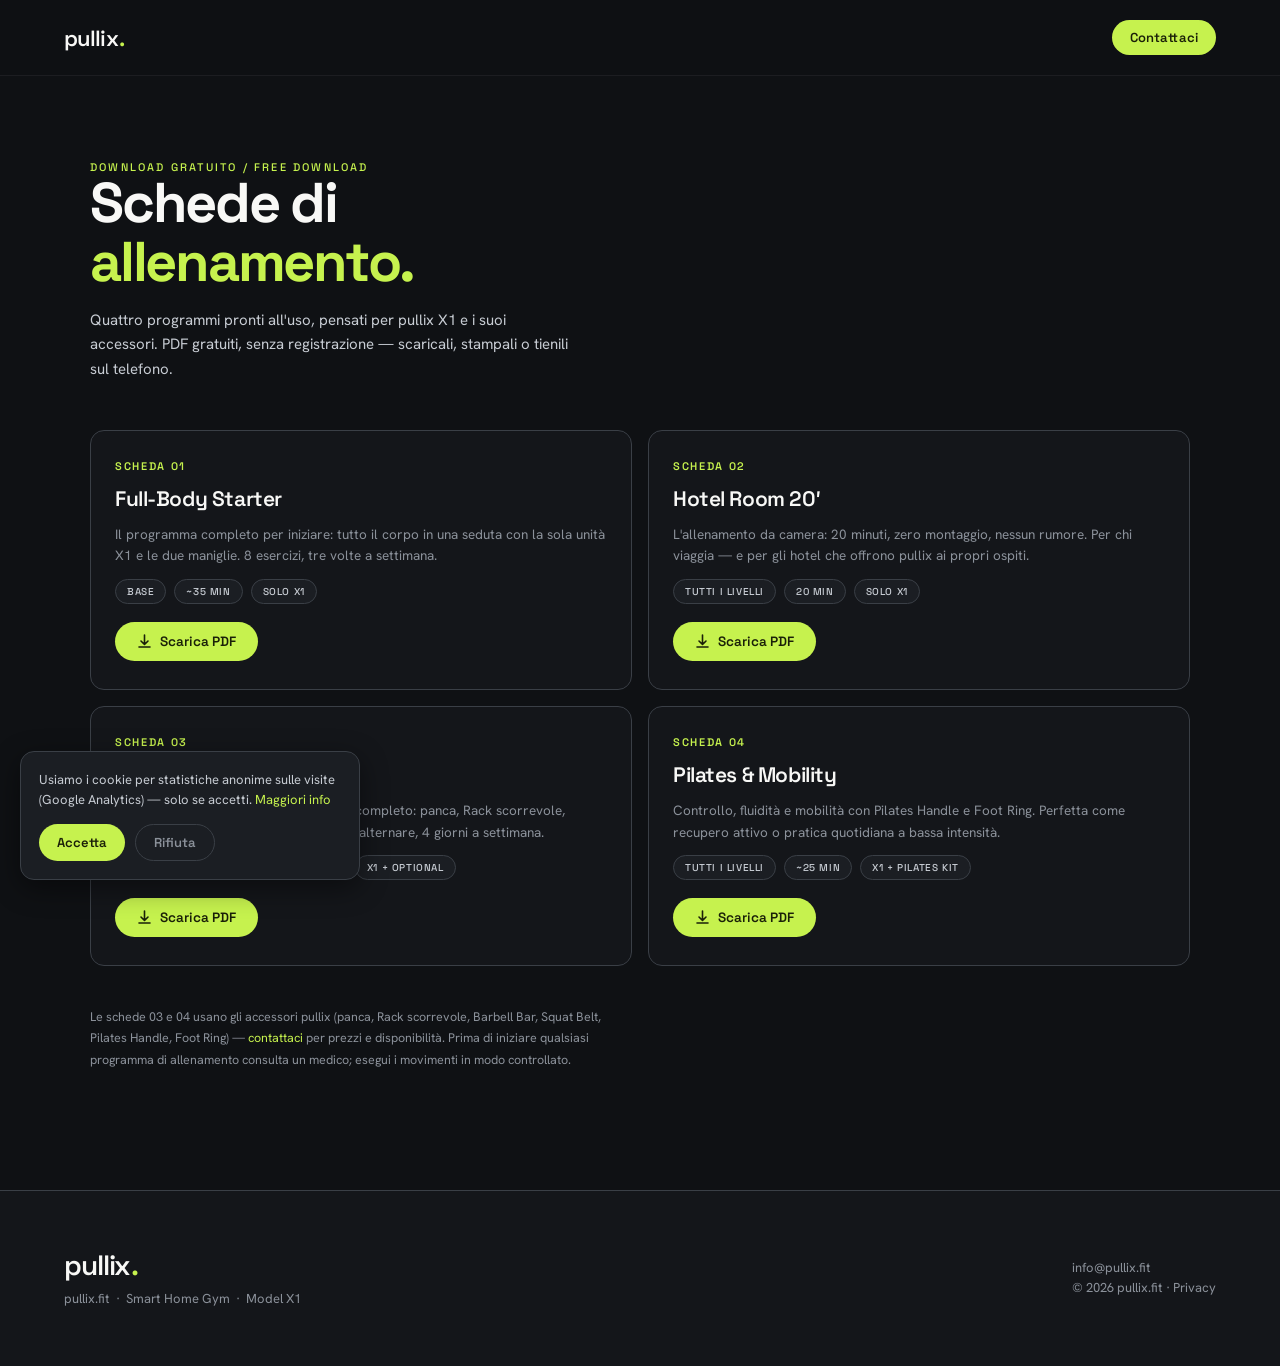
==== allenamenti/index.html @ ff3394f1 "Add free downloadable training program PDFs at /allenamenti/ Four branded A4 sheets: Full-Body Start" ====
<!DOCTYPE html>
<html lang="it">
<head>
  <meta charset="utf-8">
  <meta name="viewport" content="width=device-width, initial-scale=1">
  <meta name="description" content="Schede di allenamento gratuite per pullix X1: full-body, hotel room 20', forza con panca e rack, pilates. Scarica i PDF.">
  <title>Schede di allenamento — pullix.fit</title>
  <link rel="canonical" href="https://pullix.fit/allenamenti/">
  <link rel="icon" type="image/svg+xml" href="/favicon.svg">
  <link rel="apple-touch-icon" href="/apple-touch-icon.png">
  <meta name="theme-color" content="#0F1114">
  <meta property="og:type" content="website">
  <meta property="og:site_name" content="pullix.fit">
  <meta property="og:title" content="Schede di allenamento pullix X1 — download gratuito">
  <meta property="og:description" content="4 programmi pronti: full-body, hotel room 20', forza con panca e rack, pilates & mobility. PDF gratuiti.">
  <meta property="og:url" content="https://pullix.fit/allenamenti/">
  <meta property="og:image" content="https://pullix.fit/og-image.jpg?v=1">
  <link rel="preconnect" href="https://fonts.googleapis.com">
  <link rel="preconnect" href="https://fonts.gstatic.com" crossorigin>
  <link href="https://fonts.googleapis.com/css2?family=Space+Grotesk:wght@400;500;600;700&family=Hanken+Grotesk:wght@400;500;600&display=swap" rel="stylesheet">
  <link rel="stylesheet" href="/styles.css">
  <style>
    .wk { background: var(--dark); padding: 130px 24px 80px; min-height: 100vh; }
    .wk-inner { max-width: 1100px; margin: 0 auto; }
    .wk h1 {
      font-family: var(--d); font-weight: 700;
      font-size: clamp(34px, 7vw, 56px); letter-spacing: -0.04em;
      line-height: 1.05; margin-bottom: 16px;
    }
    .wk h1 em { font-style: normal; color: var(--volt); }
    .wk-sub { font-size: 15px; line-height: 1.65; color: var(--light); max-width: 60ch; margin-bottom: 48px; }
    .wk-grid { display: grid; grid-template-columns: 1fr; gap: 16px; }
    .wk-card {
      border: 1px solid var(--mid); border-radius: 14px; padding: 28px 24px;
      background: var(--dark2);
      display: flex; flex-direction: column; gap: 12px;
      transition: border-color .15s, transform .15s;
    }
    .wk-card:hover { border-color: var(--volt); transform: translateY(-2px); }
    .wk-num {
      font-family: var(--d); font-size: 11px; font-weight: 600; letter-spacing: 0.15em;
      color: var(--volt); text-transform: uppercase;
    }
    .wk-card h2 { font-family: var(--d); font-weight: 600; font-size: 21px; letter-spacing: -0.02em; }
    .wk-card p { font-size: 13.5px; line-height: 1.6; color: var(--gray); flex: 1; }
    .wk-meta { display: flex; gap: 8px; flex-wrap: wrap; }
    .wk-tag {
      font-family: var(--d); font-size: 10px; font-weight: 500; letter-spacing: 0.06em;
      text-transform: uppercase; color: var(--light);
      background: var(--dark3); border: 1px solid var(--mid); border-radius: 100px; padding: 5px 11px;
    }
    .wk-dl {
      display: inline-flex; align-items: center; gap: 8px; align-self: flex-start;
      background: var(--volt); color: var(--volt-dark);
      font-family: var(--d); font-weight: 600; font-size: 13.5px;
      padding: 11px 22px; border-radius: 100px; text-decoration: none;
      transition: opacity .15s; margin-top: 6px;
    }
    .wk-dl:hover { opacity: .85; }
    .wk-note { margin-top: 40px; font-size: 12.5px; line-height: 1.7; color: var(--gray); max-width: 75ch; }
    .wk-note a { color: var(--volt); text-decoration: none; }
    @media (min-width: 768px) {
      .wk { padding: 150px 48px 100px; }
      .wk-grid { grid-template-columns: 1fr 1fr; }
    }
    @media (min-width: 1024px) { .wk { padding: 160px 64px 120px; } }
  </style>
</head>
<body>

  <nav>
    <a class="logo" href="/">pullix<span>.</span></a>
    <div class="nav-right">
      <a class="nav-cta" href="/#contact">Contattaci</a>
    </div>
  </nav>

  <main class="wk">
    <div class="wk-inner">
      <p class="tag">Download gratuito / Free download</p>
      <h1>Schede di<br><em>allenamento.</em></h1>
      <p class="wk-sub">Quattro programmi pronti all'uso, pensati per pullix X1 e i suoi accessori. PDF gratuiti, senza registrazione — scaricali, stampali o tienili sul telefono.</p>

      <div class="wk-grid">
        <div class="wk-card">
          <span class="wk-num">Scheda 01</span>
          <h2>Full-Body Starter</h2>
          <p>Il programma completo per iniziare: tutto il corpo in una seduta con la sola unità X1 e le due maniglie. 8 esercizi, tre volte a settimana.</p>
          <div class="wk-meta">
            <span class="wk-tag">Base</span><span class="wk-tag">~35 min</span><span class="wk-tag">Solo X1</span>
          </div>
          <a class="wk-dl" href="/allenamenti/pullix-full-body-starter.pdf" download>
            <svg width="15" height="15" fill="none" viewBox="0 0 15 15"><path d="M7.5 1v9M4 7l3.5 3.5L11 7M2 13h11" stroke="currentColor" stroke-width="1.6" stroke-linecap="round" stroke-linejoin="round"/></svg>
            Scarica PDF
          </a>
        </div>

        <div class="wk-card">
          <span class="wk-num">Scheda 02</span>
          <h2>Hotel Room 20′</h2>
          <p>L'allenamento da camera: 20 minuti, zero montaggio, nessun rumore. Per chi viaggia — e per gli hotel che offrono pullix ai propri ospiti.</p>
          <div class="wk-meta">
            <span class="wk-tag">Tutti i livelli</span><span class="wk-tag">20 min</span><span class="wk-tag">Solo X1</span>
          </div>
          <a class="wk-dl" href="/allenamenti/pullix-hotel-room-20.pdf" download>
            <svg width="15" height="15" fill="none" viewBox="0 0 15 15"><path d="M7.5 1v9M4 7l3.5 3.5L11 7M2 13h11" stroke="currentColor" stroke-width="1.6" stroke-linecap="round" stroke-linejoin="round"/></svg>
            Scarica PDF
          </a>
        </div>

        <div class="wk-card">
          <span class="wk-num">Scheda 03</span>
          <h2>Strength Pro</h2>
          <p>Il programma di forza con l'ecosistema completo: panca, Rack scorrevole, Barbell Bar e Squat Belt. Due sedute da alternare, 4 giorni a settimana.</p>
          <div class="wk-meta">
            <span class="wk-tag">Intermedio / Avanzato</span><span class="wk-tag">~45 min</span><span class="wk-tag">X1 + optional</span>
          </div>
          <a class="wk-dl" href="/allenamenti/pullix-strength-pro.pdf" download>
            <svg width="15" height="15" fill="none" viewBox="0 0 15 15"><path d="M7.5 1v9M4 7l3.5 3.5L11 7M2 13h11" stroke="currentColor" stroke-width="1.6" stroke-linecap="round" stroke-linejoin="round"/></svg>
            Scarica PDF
          </a>
        </div>

        <div class="wk-card">
          <span class="wk-num">Scheda 04</span>
          <h2>Pilates &amp; Mobility</h2>
          <p>Controllo, fluidità e mobilità con Pilates Handle e Foot Ring. Perfetta come recupero attivo o pratica quotidiana a bassa intensità.</p>
          <div class="wk-meta">
            <span class="wk-tag">Tutti i livelli</span><span class="wk-tag">~25 min</span><span class="wk-tag">X1 + Pilates kit</span>
          </div>
          <a class="wk-dl" href="/allenamenti/pullix-pilates-mobility.pdf" download>
            <svg width="15" height="15" fill="none" viewBox="0 0 15 15"><path d="M7.5 1v9M4 7l3.5 3.5L11 7M2 13h11" stroke="currentColor" stroke-width="1.6" stroke-linecap="round" stroke-linejoin="round"/></svg>
            Scarica PDF
          </a>
        </div>
      </div>

      <p class="wk-note">Le schede 03 e 04 usano gli accessori pullix (panca, Rack scorrevole, Barbell Bar, Squat Belt, Pilates Handle, Foot Ring) — <a href="/#contact">contattaci</a> per prezzi e disponibilità. Prima di iniziare qualsiasi programma di allenamento consulta un medico; esegui i movimenti in modo controllato.</p>
    </div>
  </main>

  <!-- FOOTER -->
  <footer>
    <div>
      <div class="footer-logo">pullix<span>.</span></div>
      <p style="margin-top:6px;">pullix.fit &nbsp;·&nbsp; Smart Home Gym &nbsp;·&nbsp; Model X1</p>
    </div>
    <p><a href="mailto:info@pullix.fit">info@pullix.fit</a><br>© 2026 pullix.fit · <a href="/privacy/">Privacy</a></p>
  </footer>

  <script src="/site.js" defer></script>

</body>
</html>
---- styles.css ----
*, *::before, *::after { box-sizing: border-box; margin: 0; padding: 0; }

:root {
  --dark:  #0F1114;
  --dark2: #14161A;
  --dark3: #1B1E23;
  --mid:   #3A3F46;
  --gray:  #8B919A;
  --light: #C7CCD3;
  --mist:  #F1F0EC;
  --white: #F8F8F6;
  --volt:  #C6F24E;
  --volt-dark: #1A2008;
  --d: 'Space Grotesk', sans-serif;
  --b: 'Hanken Grotesk', sans-serif;
}

html { scroll-behavior: smooth; scroll-padding-top: 76px; }
body { font-family: var(--b); background: var(--dark); color: var(--white); overflow-x: hidden; }
::selection { background: var(--volt); color: var(--volt-dark); }

a:focus-visible, button:focus-visible, video:focus-visible {
  outline: 2px solid var(--volt); outline-offset: 3px; border-radius: 4px;
}

/* ── REVEAL ON SCROLL ── */
.reveal { opacity: 0; transform: translateY(20px); transition: opacity .7s ease, transform .7s ease; }
.reveal.in { opacity: 1; transform: none; }

@media (prefers-reduced-motion: reduce) {
  html { scroll-behavior: auto; }
  .reveal { opacity: 1; transform: none; transition: none; }
  .ph img, .machine { transition: none; }
}

/* ── NAV ── */
nav {
  position: fixed; top: 0; left: 0; right: 0; z-index: 100;
  display: flex; align-items: center; justify-content: space-between;
  padding: 18px 24px;
  background: rgba(15,17,20,0.88);
  backdrop-filter: blur(16px);
  border-bottom: 1px solid rgba(255,255,255,0.06);
}

.logo {
  font-family: var(--d); font-weight: 600; font-size: 22px;
  letter-spacing: -0.04em; color: var(--white); text-decoration: none;
  display: flex; align-items: baseline; gap: 1px;
}
.logo span { color: var(--volt); }

.nav-links { display: none; }

.nav-cta {
  background: var(--volt); color: var(--volt-dark);
  font-family: var(--d); font-weight: 600; font-size: 13px;
  letter-spacing: 0.01em; padding: 9px 18px; border-radius: 100px;
  text-decoration: none; white-space: nowrap;
  transition: opacity .15s;
}
.nav-cta:hover { opacity: .85; }

/* ── HERO (split: testo + foto) ── */
.hero {
  display: flex; flex-direction: column;
  background: var(--dark);
}

.hero-content {
  order: 1; position: relative; z-index: 1;
  padding: 104px 24px 44px;
  display: flex; flex-direction: column;
}

.hero-media {
  order: 2; position: relative;
  height: 56vh; min-height: 320px;
  background: var(--dark3); overflow: hidden;
}
.hero-media img {
  width: 100%; height: 100%; object-fit: cover; object-position: 50% 50%;
  display: block;
}
/* sfumatura morbida sul bordo tra testo e foto (mobile: in alto) */
.hero-media::before {
  content: ''; position: absolute; inset: 0; pointer-events: none;
  background: linear-gradient(to bottom, rgba(15,17,20,.6) 0%, rgba(15,17,20,0) 18%);
}

.hero-badge {
  display: inline-flex; align-items: center; gap: 8px;
  border: 1px solid rgba(255,255,255,.2); border-radius: 100px;
  padding: 6px 14px; font-size: 12px; letter-spacing: 0.1em;
  text-transform: uppercase; color: var(--light); margin-bottom: 24px;
}
.hero-badge-dot { width: 5px; height: 5px; border-radius: 50%; background: var(--volt); }

.hero-h1 {
  font-family: var(--d); font-weight: 700;
  font-size: clamp(44px, 12vw, 80px);
  line-height: 1; letter-spacing: -0.04em;
  color: var(--white); margin-bottom: 8px;
}

.hero-h1-en {
  font-family: var(--d); font-weight: 400;
  font-size: clamp(18px, 4.5vw, 28px);
  letter-spacing: -0.02em; color: rgba(248,248,246,.55);
  margin-bottom: 24px; line-height: 1.2;
}

.hero-sub {
  font-size: 15px; line-height: 1.6; color: var(--light);
  max-width: 38ch; margin-bottom: 36px;
}

.hero-actions { display: flex; align-items: center; gap: 16px; flex-wrap: wrap; }

.btn-primary {
  background: var(--volt); color: var(--volt-dark);
  font-family: var(--d); font-weight: 600; font-size: 15px;
  padding: 14px 28px; border-radius: 100px;
  text-decoration: none; display: inline-flex; align-items: center; gap: 8px;
  transition: opacity .15s;
}
.btn-primary:hover { opacity: .88; }

.btn-ghost {
  color: var(--light); font-size: 14px; text-decoration: none;
  display: inline-flex; align-items: center; gap: 6px;
  border-bottom: 1px solid rgba(255,255,255,.2); padding-bottom: 2px;
  transition: color .15s, border-color .15s;
}
.btn-ghost:hover { color: var(--white); border-color: rgba(255,255,255,.5); }

/* ── PRODUCT INTRO ── */
.intro {
  background: var(--dark2); padding: 80px 24px;
}

.intro-inner {
  max-width: 720px; margin: 0 auto;
  display: flex; flex-direction: column; gap: 48px;
}

.tag {
  font-family: var(--d); font-size: 11px; font-weight: 500;
  letter-spacing: 0.2em; text-transform: uppercase; color: var(--volt);
}

.intro-text h2 {
  font-family: var(--d); font-weight: 600;
  font-size: clamp(28px, 6vw, 42px); letter-spacing: -0.03em;
  line-height: 1.1; margin: 12px 0 20px;
}

.intro-text h2 em { font-style: normal; color: rgba(248,248,246,.4); }

.intro-text p {
  font-size: 16px; line-height: 1.7; color: var(--light); max-width: 54ch;
}

.specs-row {
  display: grid; grid-template-columns: repeat(3,1fr); gap: 1px;
  background: var(--mid); border-radius: 12px; overflow: hidden;
}

.spec-cell {
  background: var(--dark3); padding: 24px 20px;
  display: flex; flex-direction: column; gap: 4px;
}

.spec-val {
  font-family: var(--d); font-weight: 600;
  font-size: clamp(22px, 5vw, 30px); letter-spacing: -0.03em;
  color: var(--white);
}

.spec-key {
  font-size: 11px; letter-spacing: 0.1em; text-transform: uppercase;
  color: var(--gray);
}

/* ── FEATURES ── */
.features { background: var(--mist); color: var(--dark2); padding: 80px 24px; }

.features-inner { max-width: 720px; margin: 0 auto; }

.section-label {
  font-family: var(--d); font-size: 11px; font-weight: 500;
  letter-spacing: 0.2em; text-transform: uppercase; color: #9A9388;
  margin-bottom: 12px;
}

.features h2 {
  font-family: var(--d); font-weight: 600;
  font-size: clamp(26px, 5vw, 38px); letter-spacing: -0.03em;
  line-height: 1.1; margin-bottom: 48px;
}

.features-grid {
  display: grid; grid-template-columns: 1fr 1fr; gap: 16px;
}

.feat {
  background: #FBFAF8; border: 1px solid #E2DFD7; border-radius: 12px;
  padding: 28px 24px;
}

.feat-icon {
  width: 36px; height: 36px; margin-bottom: 16px;
}

.feat h3 {
  font-family: var(--d); font-weight: 600; font-size: 16px;
  letter-spacing: -0.02em; margin-bottom: 8px; color: var(--dark2);
}

.feat p { font-size: 13.5px; line-height: 1.6; color: #6B655C; }

/* ── FOR WHO ── */
.forwho { background: var(--dark); padding: 80px 24px; }

.forwho-inner { max-width: 720px; margin: 0 auto; }

.forwho h2 {
  font-family: var(--d); font-weight: 600;
  font-size: clamp(26px, 5vw, 38px); letter-spacing: -0.03em;
  line-height: 1.1; margin-bottom: 48px;
}

.forwho h2 em { font-style: normal; color: var(--volt); }

.audience-grid {
  display: flex; flex-direction: column; gap: 16px;
}

.audience-card {
  border: 1px solid var(--mid); border-radius: 12px;
  padding: 28px 24px;
  display: flex; flex-direction: column; gap: 10px;
}

.audience-card h3 {
  font-family: var(--d); font-weight: 600; font-size: 18px;
  letter-spacing: -0.02em; color: var(--white);
  display: flex; align-items: center; gap: 10px;
}

.audience-card h3 span {
  font-size: 13px; font-weight: 400; letter-spacing: 0.1em;
  text-transform: uppercase; color: var(--volt);
}

.audience-card p { font-size: 14px; line-height: 1.65; color: var(--gray); }

/* ── TECH SPECS ── */
.techspecs { background: var(--dark2); padding: 80px 24px; }

.techspecs-inner { max-width: 720px; margin: 0 auto; }

.techspecs h2 {
  font-family: var(--d); font-weight: 600;
  font-size: clamp(26px, 5vw, 38px); letter-spacing: -0.03em;
  margin-bottom: 40px;
}

.specs-table { width: 100%; border-collapse: collapse; }

.specs-table tr { border-bottom: 1px solid var(--mid); }
.specs-table tr:last-child { border-bottom: none; }

.specs-table td {
  padding: 16px 0; font-size: 15px; vertical-align: top;
}

.specs-table td:first-child {
  color: var(--gray); width: 45%; font-size: 13px;
  letter-spacing: 0.02em; padding-right: 16px;
}

.specs-table td:last-child { color: var(--white); font-weight: 500; }

/* ── CTA ── */
.cta-section {
  background: var(--volt); color: var(--volt-dark);
  padding: 80px 24px; text-align: center;
}

.cta-section h2 {
  font-family: var(--d); font-weight: 700;
  font-size: clamp(32px, 8vw, 56px); letter-spacing: -0.04em;
  line-height: 1; margin-bottom: 12px;
}

.cta-section h2 em {
  font-style: normal; opacity: .45;
}

.cta-sub {
  font-size: 15px; line-height: 1.6; opacity: .7;
  max-width: 36ch; margin: 0 auto 36px;
}

.btn-dark {
  display: inline-flex; align-items: center; gap: 10px;
  background: var(--volt-dark); color: var(--volt);
  font-family: var(--d); font-weight: 600; font-size: 16px;
  padding: 16px 32px; border-radius: 100px;
  text-decoration: none; transition: opacity .15s;
}
.btn-dark:hover { opacity: .85; }

.cta-note {
  margin-top: 20px; font-size: 13px; opacity: .5;
}

/* ── FOOTER ── */
footer {
  background: var(--dark2); padding: 40px 24px;
  border-top: 1px solid var(--mid);
  display: flex; flex-direction: column; gap: 20px;
  align-items: center; text-align: center;
}

.footer-logo {
  font-family: var(--d); font-weight: 600; font-size: 28px;
  letter-spacing: -0.04em; color: var(--white);
  display: flex; align-items: baseline; gap: 1px;
}
.footer-logo span { color: var(--volt); }

footer p { font-size: 13px; color: var(--gray); line-height: 1.6; }
footer a { color: var(--gray); text-decoration: none; }
footer a:hover { color: var(--white); }

/* ── VIDEO ── */
.video-sec { background: var(--dark); padding: 80px 24px; }
.video-inner { max-width: 1100px; margin: 0 auto; }
.video-sec h2 {
  font-family: var(--d); font-weight: 600;
  font-size: clamp(26px, 5vw, 38px); letter-spacing: -0.03em;
  margin-bottom: 32px;
}
.video-frame {
  position: relative; border-radius: 16px; overflow: hidden;
  border: 1px solid var(--mid); background: var(--dark3);
  aspect-ratio: 16 / 9;
}
.video-frame video {
  width: 100%; height: 100%; object-fit: cover; display: block;
}

/* ── 10 IN 1 ── */
.tenin1 { background: var(--mist); color: var(--dark2); padding: 80px 24px; }
.tenin1-inner { max-width: 1100px; margin: 0 auto; }
.tenin1 h2 {
  font-family: var(--d); font-weight: 600;
  font-size: clamp(32px, 7vw, 52px); letter-spacing: -0.04em;
  line-height: 1; margin-bottom: 16px;
}
.tenin1 h2 em { font-style: normal; color: #B0A998; }
.tenin1-sub {
  font-size: 15px; line-height: 1.6; color: #6B655C;
  max-width: 50ch; margin-bottom: 40px;
}
.tenin1-grid {
  display: grid; grid-template-columns: repeat(2,1fr); gap: 12px;
}
.machine {
  background: #FBFAF8; border: 1px solid #E2DFD7; border-radius: 12px;
  padding: 22px 20px; font-family: var(--d); font-weight: 600;
  font-size: 17px; letter-spacing: -0.02em; color: var(--dark2);
  display: flex; align-items: center; gap: 14px;
  transition: border-color .15s, transform .15s;
}
.machine:hover { border-color: var(--dark2); transform: translateY(-2px); }
.machine-n {
  font-size: 12px; font-weight: 500; letter-spacing: 0.05em;
  color: #1A2008; background: var(--volt);
  width: 30px; height: 30px; border-radius: 8px; flex: none;
  display: flex; align-items: center; justify-content: center;
}

/* ── GALLERY ── */
.gallery { background: var(--dark2); padding: 80px 24px; }
.gallery-inner { max-width: 1100px; margin: 0 auto; }
.gallery h2 {
  font-family: var(--d); font-weight: 600;
  font-size: clamp(26px, 5vw, 38px); letter-spacing: -0.03em;
  margin-bottom: 32px;
}
.gallery-grid {
  display: grid; grid-template-columns: 1fr 1fr; gap: 12px;
}
.ph-wide { grid-column: span 2; aspect-ratio: 16 / 10; }
.ph {
  position: relative; margin: 0; border-radius: 14px; overflow: hidden;
  aspect-ratio: 1 / 1; background: var(--dark3); border: 1px solid var(--mid);
}
.ph img {
  width: 100%; height: 100%; object-fit: cover; display: block;
  transition: transform .4s ease;
}
.ph:hover img { transform: scale(1.04); }
.ph figcaption {
  position: absolute; left: 14px; bottom: 12px;
  font-family: var(--d); font-weight: 600; font-size: 13px;
  color: #fff; letter-spacing: -0.01em;
  background: rgba(15,17,20,.55); backdrop-filter: blur(6px);
  padding: 6px 12px; border-radius: 100px;
}

/* ── WHATSAPP ── */
.wa-fab {
  position: fixed; right: 20px; bottom: 20px; z-index: 99;
  width: 56px; height: 56px; border-radius: 50%;
  background: #25D366; color: #fff;
  display: flex; align-items: center; justify-content: center;
  box-shadow: 0 4px 16px rgba(0,0,0,.35);
  transition: transform .15s ease, box-shadow .15s ease;
}
.wa-fab:hover { transform: scale(1.07); box-shadow: 0 6px 22px rgba(0,0,0,.45); }
.wa-fab svg { width: 30px; height: 30px; }

.cta-actions {
  display: flex; align-items: center; justify-content: center;
  gap: 14px; flex-wrap: wrap;
}
.btn-wa {
  display: inline-flex; align-items: center; gap: 10px;
  background: #1DA851; color: #fff;
  font-family: var(--d); font-weight: 600; font-size: 16px;
  padding: 16px 32px; border-radius: 100px;
  text-decoration: none; transition: opacity .15s;
}
.btn-wa:hover { opacity: .88; }

/* ── DESKTOP TWEAKS ── */
@media (min-width: 768px) {
  nav { padding: 20px 48px; }

  .nav-links {
    display: flex; align-items: center; gap: 28px;
    position: absolute; left: 50%; transform: translateX(-50%);
  }
  .nav-links a {
    font-size: 13.5px; color: var(--light); text-decoration: none;
    letter-spacing: 0.01em; transition: color .15s;
  }
  .nav-links a:hover { color: var(--white); }

  .hero { flex-direction: row; min-height: 100vh; align-items: stretch; }
  .hero-content {
    flex: 1 1 0; order: 1; justify-content: center;
    padding: 120px 56px; max-width: 50%;
  }
  .hero-media {
    flex: 1 1 0; order: 2; height: auto; min-height: 100vh;
  }
  .hero-media img { object-position: 50% 50%; }
  .hero-media::before {
    background: linear-gradient(to right, rgba(15,17,20,.55) 0%, rgba(15,17,20,0) 16%);
  }

  .intro, .features, .forwho, .techspecs, .cta-section,
  .video-sec, .tenin1, .gallery { padding: 100px 48px; }
  footer { padding: 48px; flex-direction: row; justify-content: space-between; text-align: left; }

  .features-grid { grid-template-columns: repeat(2,1fr); gap: 20px; }

  .audience-grid { display: grid; grid-template-columns: repeat(3,1fr); gap: 16px; }

  .specs-table td:first-child { width: 40%; }

  .tenin1-grid { grid-template-columns: repeat(5,1fr); gap: 14px; }
  .machine { flex-direction: column; align-items: flex-start; gap: 18px; min-height: 130px; justify-content: space-between; }

  .gallery-grid { grid-template-columns: repeat(3,1fr); gap: 16px; }
  .ph { aspect-ratio: 3 / 4; }
  .ph-wide { grid-column: span 1; aspect-ratio: 3 / 4; }
}

@media (min-width: 1024px) {
  nav { padding: 20px 64px; }
  .hero-content { padding: 120px 80px; }
  .intro, .features, .forwho, .techspecs, .cta-section { padding: 120px 64px; }
  footer { padding: 56px 64px; }

  .intro-inner { flex-direction: row; align-items: center; gap: 64px; max-width: 1100px; margin: 0 auto; }
  .intro-text { flex: 1.2; }
  .specs-row   { flex: 1; grid-template-columns: 1fr; }

  .features-grid { grid-template-columns: repeat(3,1fr); }

  .features-inner,
  .forwho-inner,
  .techspecs-inner { max-width: 1100px; }
}

/* ── LANG SWITCH ── */
.lang-switch {
  font-family: var(--d); font-size: 12px; font-weight: 600;
  color: var(--light); text-decoration: none;
  border: 1px solid rgba(255,255,255,.25); border-radius: 100px;
  padding: 7px 14px; margin-right: 10px;
  transition: color .15s, border-color .15s;
}
.lang-switch:hover { color: var(--white); border-color: rgba(255,255,255,.6); }
.nav-right { display: flex; align-items: center; }

/* ── FAQ ── */
.faq { background: var(--dark); padding: 80px 24px; }
.faq-inner { max-width: 720px; margin: 0 auto; }
.faq h2 {
  font-family: var(--d); font-weight: 600;
  font-size: clamp(26px, 5vw, 38px); letter-spacing: -0.03em;
  margin-bottom: 40px;
}
.faq details {
  border-bottom: 1px solid var(--mid);
}
.faq details:first-of-type { border-top: 1px solid var(--mid); }
.faq summary {
  cursor: pointer; list-style: none;
  display: flex; align-items: center; justify-content: space-between; gap: 16px;
  padding: 20px 0;
  font-family: var(--d); font-weight: 600; font-size: 16px;
  letter-spacing: -0.01em; color: var(--white);
  transition: color .15s;
}
.faq summary::-webkit-details-marker { display: none; }
.faq summary:hover { color: var(--volt); }
.faq summary::after {
  content: '+'; flex: none;
  font-family: var(--d); font-weight: 400; font-size: 22px;
  color: var(--volt); transition: transform .2s ease;
}
.faq details[open] summary::after { transform: rotate(45deg); }
.faq details p {
  font-size: 14.5px; line-height: 1.7; color: var(--gray);
  padding: 0 0 20px; max-width: 60ch;
}

@media (min-width: 768px) {
  .faq { padding: 100px 48px; }
}
@media (min-width: 1024px) {
  .faq { padding: 120px 64px; }
  .faq-inner { max-width: 900px; }
}

/* ── COOKIE BANNER ── */
.cookie-bar {
  position: fixed; left: 20px; bottom: 20px; z-index: 98;
  max-width: 340px;
  background: var(--dark3); border: 1px solid var(--mid); border-radius: 14px;
  padding: 18px; box-shadow: 0 8px 28px rgba(0,0,0,.45);
}
.cookie-bar p {
  font-size: 13px; line-height: 1.55; color: var(--light); margin-bottom: 14px;
}
.cookie-actions { display: flex; gap: 10px; }
.cookie-actions button {
  font-family: var(--d); font-weight: 600; font-size: 13px;
  padding: 9px 18px; border-radius: 100px; cursor: pointer;
  border: none; transition: opacity .15s;
}
.cookie-actions button:hover { opacity: .85; }
.ck-yes { background: var(--volt); color: var(--volt-dark); }
.ck-no { background: transparent; color: var(--gray); border: 1px solid var(--mid) !important; }
@media (max-width: 480px) {
  .cookie-bar { right: 92px; max-width: none; }
}
.cookie-bar a { color: var(--volt); text-decoration: none; }
.cookie-bar a:hover { text-decoration: underline; }
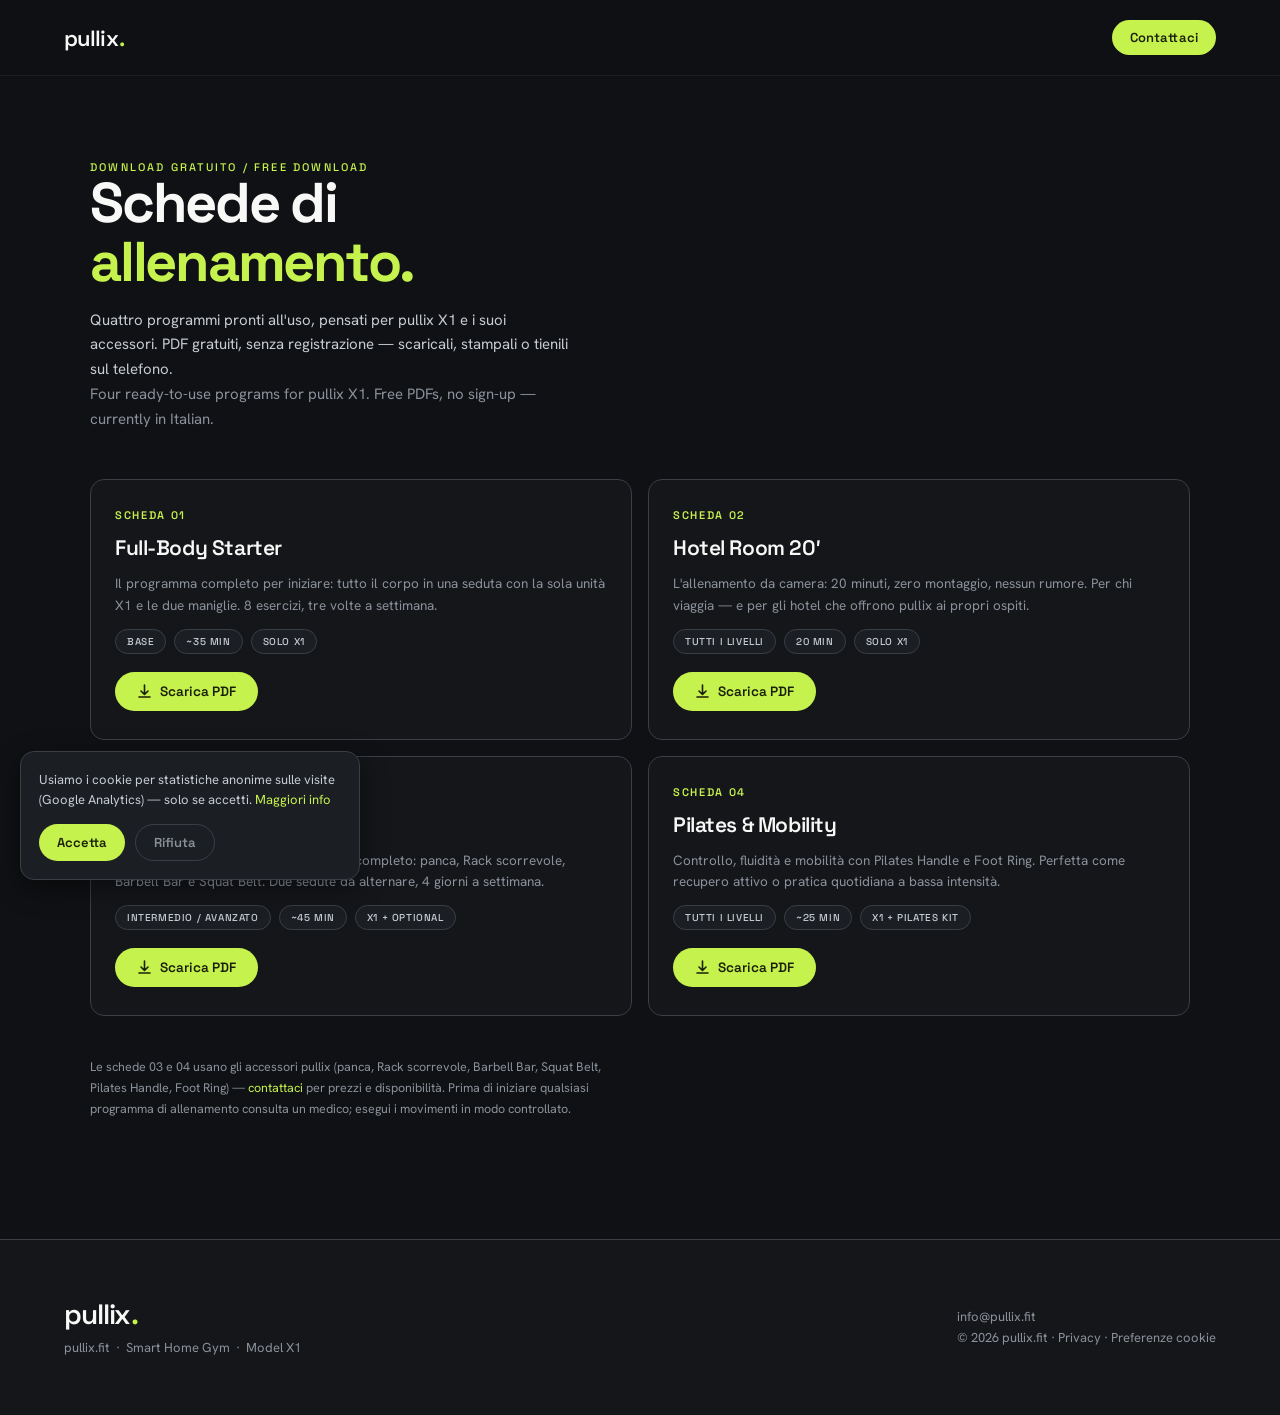
==== commit f3d472aa: "Self-host fonts, footer cookie preferences link, Workouts link on EN page - Space Grotesk + Hanken G" ====
--- a/allenamenti/index.html
+++ b/allenamenti/index.html
@@ -15,9 +15,8 @@
   <meta property="og:description" content="4 programmi pronti: full-body, hotel room 20', forza con panca e rack, pilates & mobility. PDF gratuiti.">
   <meta property="og:url" content="https://pullix.fit/allenamenti/">
   <meta property="og:image" content="https://pullix.fit/og-image.jpg?v=1">
-  <link rel="preconnect" href="https://fonts.googleapis.com">
-  <link rel="preconnect" href="https://fonts.gstatic.com" crossorigin>
-  <link href="https://fonts.googleapis.com/css2?family=Space+Grotesk:wght@400;500;600;700&family=Hanken+Grotesk:wght@400;500;600&display=swap" rel="stylesheet">
+  <link rel="preload" href="/fonts/space-grotesk-latin.woff2" as="font" type="font/woff2" crossorigin>
+  <link rel="preload" href="/fonts/hanken-grotesk-latin.woff2" as="font" type="font/woff2" crossorigin>
   <link rel="stylesheet" href="/styles.css">
   <style>
     .wk { background: var(--dark); padding: 130px 24px 80px; min-height: 100vh; }
@@ -79,7 +78,7 @@
     <div class="wk-inner">
       <p class="tag">Download gratuito / Free download</p>
       <h1>Schede di<br><em>allenamento.</em></h1>
-      <p class="wk-sub">Quattro programmi pronti all'uso, pensati per pullix X1 e i suoi accessori. PDF gratuiti, senza registrazione — scaricali, stampali o tienili sul telefono.</p>
+      <p class="wk-sub">Quattro programmi pronti all'uso, pensati per pullix X1 e i suoi accessori. PDF gratuiti, senza registrazione — scaricali, stampali o tienili sul telefono.<br><em style="color:var(--gray);font-style:normal;">Four ready-to-use programs for pullix X1. Free PDFs, no sign-up — currently in Italian.</em></p>
 
       <div class="wk-grid">
         <div class="wk-card">
@@ -145,7 +144,7 @@
       <div class="footer-logo">pullix<span>.</span></div>
       <p style="margin-top:6px;">pullix.fit &nbsp;·&nbsp; Smart Home Gym &nbsp;·&nbsp; Model X1</p>
     </div>
-    <p><a href="mailto:info@pullix.fit">info@pullix.fit</a><br>© 2026 pullix.fit · <a href="/privacy/">Privacy</a></p>
+    <p><a href="mailto:info@pullix.fit">info@pullix.fit</a><br>© 2026 pullix.fit · <a href="/privacy/">Privacy</a> · <a href="#" data-cookie-prefs>Preferenze cookie</a></p>
   </footer>
 
   <script src="/site.js" defer></script>
--- a/styles.css
+++ b/styles.css
@@ -1,3 +1,21 @@
+/* ── FONT (self-hosted, variabili, subset latin) ── */
+@font-face {
+  font-family: 'Space Grotesk';
+  font-style: normal;
+  font-weight: 300 700;
+  font-display: swap;
+  src: url('/fonts/space-grotesk-latin.woff2') format('woff2');
+  unicode-range: U+0000-00FF, U+0131, U+0152-0153, U+02BB-02BC, U+02C6, U+02DA, U+02DC, U+0304, U+0308, U+0329, U+2000-206F, U+20AC, U+2122, U+2191, U+2193, U+2212, U+2215, U+FEFF, U+FFFD;
+}
+@font-face {
+  font-family: 'Hanken Grotesk';
+  font-style: normal;
+  font-weight: 100 900;
+  font-display: swap;
+  src: url('/fonts/hanken-grotesk-latin.woff2') format('woff2');
+  unicode-range: U+0000-00FF, U+0131, U+0152-0153, U+02BB-02BC, U+02C6, U+02DA, U+02DC, U+0304, U+0308, U+0329, U+2000-206F, U+20AC, U+2122, U+2191, U+2193, U+2212, U+2215, U+FEFF, U+FFFD;
+}
+
 *, *::before, *::after { box-sizing: border-box; margin: 0; padding: 0; }
 
 :root {
